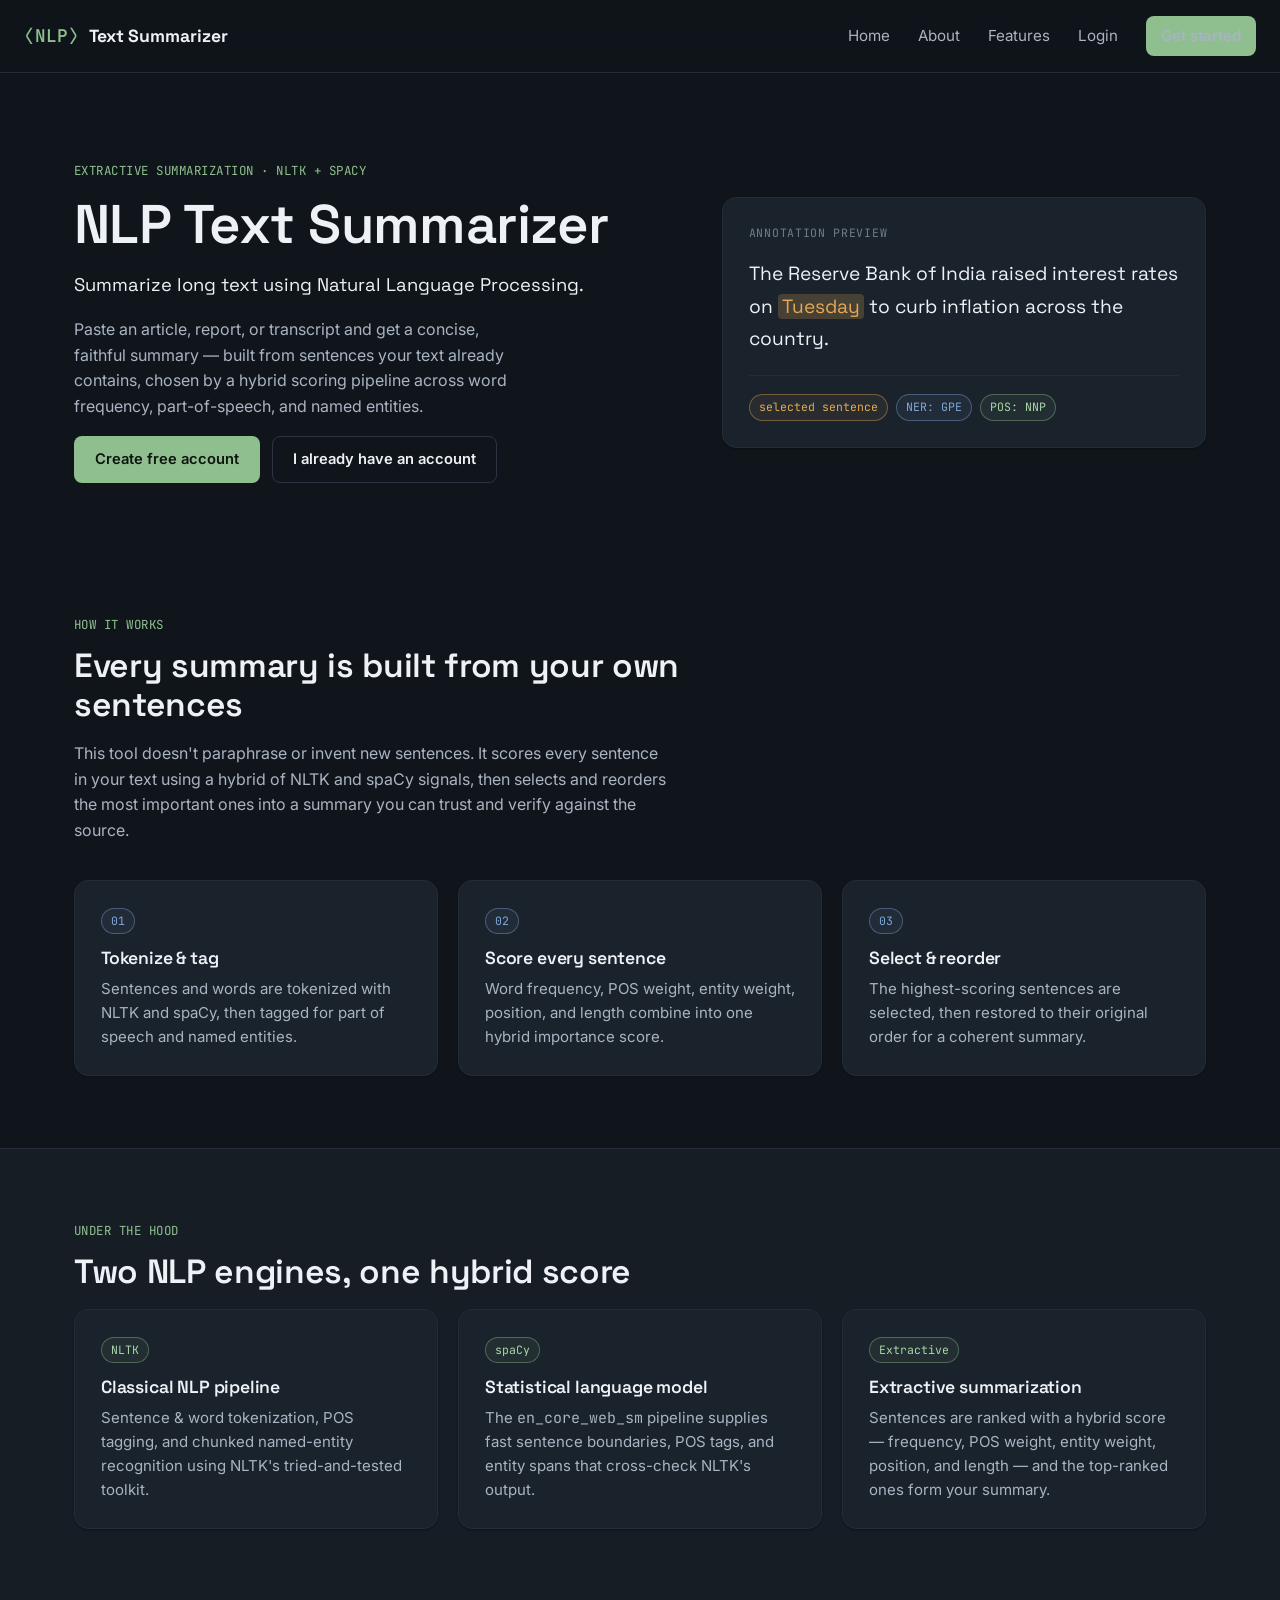
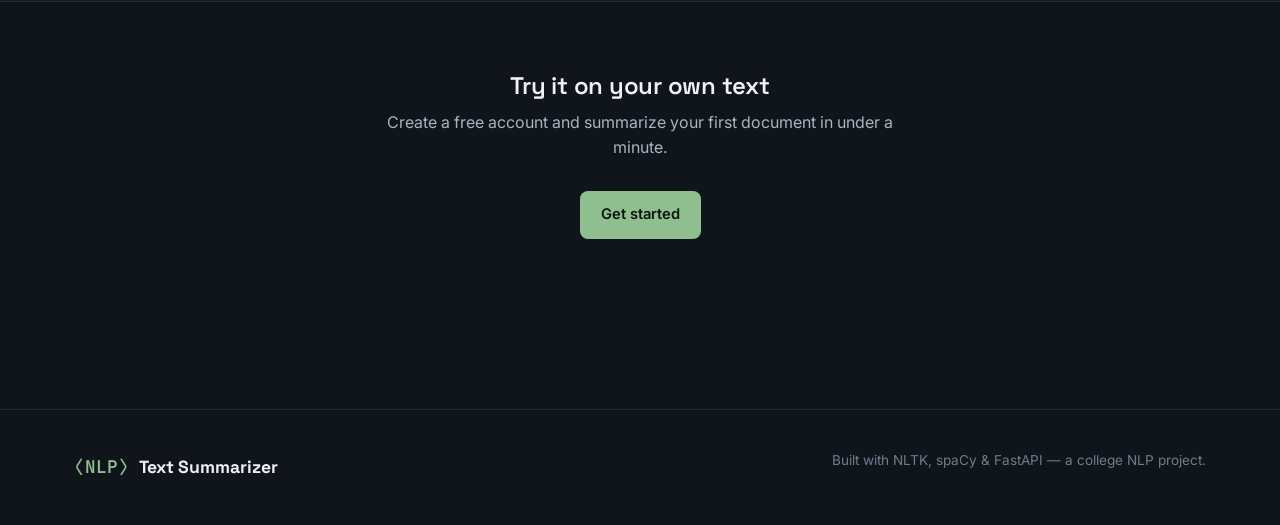
==== frontend/index.html @ 30553253 "Initial commit: NLP Text Summarizer full-stack app" ====
<!DOCTYPE html>
<html lang="en">
<head>
<meta charset="UTF-8">
<meta name="viewport" content="width=device-width, initial-scale=1.0">
<title>NLP Text Summarizer</title>
<link rel="preconnect" href="https://fonts.googleapis.com">
<link href="https://fonts.googleapis.com/css2?family=Space+Grotesk:wght@500;600;700&family=Inter:wght@400;500;600;700&family=JetBrains+Mono:wght@400;500&display=swap" rel="stylesheet">
<link rel="stylesheet" href="css/style.css">
</head>
<body>

<header class="navbar">
  <div class="navbar__inner">
    <a href="index.html" class="brand">
      <span class="brand__mark">⟨NLP⟩</span> Text Summarizer
    </a>
    <button class="nav-toggle" id="navToggle" aria-label="Toggle navigation" aria-expanded="false">☰</button>
    <nav>
      <ul class="nav-links" id="navLinks">
        <li><a href="index.html">Home</a></li>
        <li><a href="#about">About</a></li>
        <li><a href="#features">Features</a></li>
        <li><a href="login.html">Login</a></li>
        <li><a href="register.html" class="btn btn-primary btn-sm">Get started</a></li>
      </ul>
    </nav>
  </div>
</header>

<main>

  <!-- ============ HERO ============ -->
  <section class="hero">
    <div class="container hero__inner">
      <div class="hero__copy">
        <p class="eyebrow">Extractive summarization · NLTK + spaCy</p>
        <h1>NLP Text Summarizer</h1>
        <p class="hero__subtitle">Summarize long text using Natural Language Processing.</p>
        <p class="hero__desc">
          Paste an article, report, or transcript and get a concise, faithful summary —
          built from sentences your text already contains, chosen by a hybrid scoring
          pipeline across word frequency, part-of-speech, and named entities.
        </p>
        <div class="hero__cta">
          <a href="register.html" class="btn btn-primary">Create free account</a>
          <a href="login.html" class="btn btn-ghost">I already have an account</a>
        </div>
      </div>

      <div class="hero__demo card" aria-hidden="true">
        <p class="hero__demo-label mono">annotation preview</p>
        <p class="hero__sentence" id="annotatedSentence">
          <!-- populated by main.js -->
        </p>
        <div class="hero__demo-footer">
          <span class="chip chip--amber">selected sentence</span>
          <span class="chip chip--blue">NER: GPE</span>
          <span class="chip chip--accent">POS: NNP</span>
        </div>
      </div>
    </div>
  </section>

  <!-- ============ ABOUT ============ -->
  <section id="about" class="section">
    <div class="container">
      <p class="eyebrow">How it works</p>
      <h2>Every summary is built from your own sentences</h2>
      <p class="section__lead">
        This tool doesn't paraphrase or invent new sentences. It scores every sentence
        in your text using a hybrid of NLTK and spaCy signals, then selects and
        reorders the most important ones into a summary you can trust and verify
        against the source.
      </p>

      <div class="steps">
        <div class="step card">
          <span class="chip chip--blue">01</span>
          <h3>Tokenize &amp; tag</h3>
          <p>Sentences and words are tokenized with NLTK and spaCy, then tagged for part of speech and named entities.</p>
        </div>
        <div class="step card">
          <span class="chip chip--blue">02</span>
          <h3>Score every sentence</h3>
          <p>Word frequency, POS weight, entity weight, position, and length combine into one hybrid importance score.</p>
        </div>
        <div class="step card">
          <span class="chip chip--blue">03</span>
          <h3>Select &amp; reorder</h3>
          <p>The highest-scoring sentences are selected, then restored to their original order for a coherent summary.</p>
        </div>
      </div>
    </div>
  </section>

  <!-- ============ FEATURES ============ -->
  <section id="features" class="section section--alt">
    <div class="container">
      <p class="eyebrow">Under the hood</p>
      <h2>Two NLP engines, one hybrid score</h2>

      <div class="features-grid">
        <div class="feature card">
          <span class="chip chip--accent">NLTK</span>
          <h3>Classical NLP pipeline</h3>
          <p>Sentence &amp; word tokenization, POS tagging, and chunked named-entity recognition using NLTK's tried-and-tested toolkit.</p>
        </div>
        <div class="feature card">
          <span class="chip chip--accent">spaCy</span>
          <h3>Statistical language model</h3>
          <p>The <code>en_core_web_sm</code> pipeline supplies fast sentence boundaries, POS tags, and entity spans that cross-check NLTK's output.</p>
        </div>
        <div class="feature card">
          <span class="chip chip--accent">Extractive</span>
          <h3>Extractive summarization</h3>
          <p>Sentences are ranked with a hybrid score — frequency, POS weight, entity weight, position, and length — and the top-ranked ones form your summary.</p>
        </div>
      </div>
    </div>
  </section>

  <!-- ============ CTA ============ -->
  <section class="cta">
    <div class="container cta__inner">
      <h2>Try it on your own text</h2>
      <p>Create a free account and summarize your first document in under a minute.</p>
      <a href="register.html" class="btn btn-primary">Get started</a>
    </div>
  </section>

</main>

<footer class="footer">
  <div class="container footer__inner">
    <span class="brand"><span class="brand__mark">⟨NLP⟩</span> Text Summarizer</span>
    <p class="footer__note">Built with NLTK, spaCy &amp; FastAPI — a college NLP project.</p>
  </div>
</footer>

<script src="js/config.js"></script>
<script src="js/main.js"></script>
</body>
</html>
---- frontend/css/style.css ----
/* =========================================================
   NLP TEXT SUMMARIZER — SHARED BASE STYLES
   Design tokens + layout primitives used on every page.
========================================================= */

:root {
  /* ---- Color: "annotation lab" palette ---- */
  --bg: #10151b;
  --bg-raised: #161d25;
  --surface: #1a222b;
  --surface-2: #212b36;
  --border: #2b3542;
  --border-soft: #232c37;

  --text: #eef2f6;
  --text-dim: #a9b4c2;
  --text-faint: #6f7c8c;

  --accent: #8fbf8f;        /* moss/sage — "extraction" */
  --accent-strong: #a9d6a9;
  --accent-amber: #e3a857;  /* highlighter amber — "selected sentence" */
  --accent-blue: #7fa8d9;   /* tag-chip blue — POS/NER */
  --accent-rose: #d98a8a;   /* error / destructive */

  --font-display: 'Space Grotesk', 'Segoe UI', sans-serif;
  --font-body: 'Inter', 'Segoe UI', sans-serif;
  --font-mono: 'JetBrains Mono', 'Courier New', monospace;

  --radius-sm: 8px;
  --radius-md: 14px;
  --radius-lg: 22px;

  --shadow-1: 0 1px 2px rgba(0, 0, 0, 0.3);
  --shadow-2: 0 12px 32px rgba(0, 0, 0, 0.35);

  --container: 1180px;
}

* {
  box-sizing: border-box;
}

html {
  scroll-behavior: smooth;
}

body {
  margin: 0;
  background: var(--bg);
  color: var(--text);
  font-family: var(--font-body);
  font-size: 16px;
  line-height: 1.6;
  -webkit-font-smoothing: antialiased;
}

img {
  max-width: 100%;
  display: block;
}

a {
  color: inherit;
  text-decoration: none;
}

h1, h2, h3, h4 {
  font-family: var(--font-display);
  font-weight: 600;
  line-height: 1.15;
  margin: 0 0 0.5em;
  letter-spacing: -0.01em;
}

p {
  margin: 0 0 1em;
  color: var(--text-dim);
}

code, .mono {
  font-family: var(--font-mono);
}

.container {
  width: 100%;
  max-width: var(--container);
  margin: 0 auto;
  padding: 0 24px;
}

:focus-visible {
  outline: 2px solid var(--accent-blue);
  outline-offset: 2px;
}

@media (prefers-reduced-motion: reduce) {
  * {
    animation-duration: 0.001ms !important;
    animation-iteration-count: 1 !important;
    transition-duration: 0.001ms !important;
    scroll-behavior: auto !important;
  }
}

/* =========================================================
   NAVBAR
========================================================= */

.navbar {
  position: sticky;
  top: 0;
  z-index: 40;
  background: rgba(16, 21, 27, 0.85);
  backdrop-filter: blur(10px);
  border-bottom: 1px solid var(--border-soft);
}

.navbar__inner {
  display: flex;
  align-items: center;
  justify-content: space-between;
  padding: 16px 24px;
}

.brand {
  display: flex;
  align-items: center;
  gap: 10px;
  font-family: var(--font-display);
  font-weight: 700;
  font-size: 1.1rem;
  color: var(--text);
}

.brand__mark {
  font-family: var(--font-mono);
  color: var(--accent);
  font-weight: 600;
}

.nav-links {
  display: flex;
  align-items: center;
  gap: 28px;
  list-style: none;
  margin: 0;
  padding: 0;
}

.nav-links a {
  color: var(--text-dim);
  font-size: 0.95rem;
  transition: color 0.15s ease;
}

.nav-links a:hover {
  color: var(--text);
}

.nav-actions {
  display: flex;
  align-items: center;
  gap: 12px;
}

.nav-toggle {
  display: none;
  background: none;
  border: 1px solid var(--border);
  border-radius: var(--radius-sm);
  color: var(--text);
  width: 40px;
  height: 40px;
  cursor: pointer;
}

/* =========================================================
   BUTTONS
========================================================= */

.btn {
  display: inline-flex;
  align-items: center;
  justify-content: center;
  gap: 8px;
  border-radius: var(--radius-sm);
  padding: 11px 20px;
  font-family: var(--font-body);
  font-weight: 600;
  font-size: 0.92rem;
  border: 1px solid transparent;
  cursor: pointer;
  transition: transform 0.12s ease, background 0.15s ease, border-color 0.15s ease, opacity 0.15s ease;
  white-space: nowrap;
}

.btn:active {
  transform: translateY(1px);
}

.btn:disabled {
  opacity: 0.55;
  cursor: not-allowed;
  transform: none;
}

.btn-primary {
  background: var(--accent);
  color: #0e1510;
}

.btn-primary:hover:not(:disabled) {
  background: var(--accent-strong);
}

.btn-ghost {
  background: transparent;
  color: var(--text);
  border-color: var(--border);
}

.btn-ghost:hover:not(:disabled) {
  border-color: var(--accent-blue);
  color: var(--accent-blue);
}

.btn-outline {
  background: transparent;
  border-color: var(--accent);
  color: var(--accent);
}

.btn-outline:hover:not(:disabled) {
  background: rgba(143, 191, 143, 0.1);
}

.btn-danger {
  background: transparent;
  border-color: var(--accent-rose);
  color: var(--accent-rose);
}

.btn-danger:hover:not(:disabled) {
  background: rgba(217, 138, 138, 0.12);
}

.btn-block {
  width: 100%;
}

.btn-sm {
  padding: 7px 14px;
  font-size: 0.82rem;
}

/* =========================================================
   TAG CHIPS (POS / NER annotation motif)
========================================================= */

.chip {
  display: inline-flex;
  align-items: center;
  gap: 6px;
  font-family: var(--font-mono);
  font-size: 0.72rem;
  padding: 3px 9px;
  border-radius: 999px;
  border: 1px solid var(--border);
  color: var(--text-dim);
  background: var(--surface-2);
}

.chip--accent {
  border-color: rgba(143, 191, 143, 0.4);
  color: var(--accent-strong);
  background: rgba(143, 191, 143, 0.08);
}

.chip--blue {
  border-color: rgba(127, 168, 217, 0.4);
  color: var(--accent-blue);
  background: rgba(127, 168, 217, 0.08);
}

.chip--amber {
  border-color: rgba(227, 168, 87, 0.4);
  color: var(--accent-amber);
  background: rgba(227, 168, 87, 0.08);
}

/* =========================================================
   CARDS
========================================================= */

.card {
  background: var(--surface);
  border: 1px solid var(--border-soft);
  border-radius: var(--radius-md);
  box-shadow: var(--shadow-1);
}

/* =========================================================
   FOOTER
========================================================= */

.footer {
  border-top: 1px solid var(--border-soft);
  padding: 40px 0;
  margin-top: 80px;
}

.footer__inner {
  display: flex;
  flex-wrap: wrap;
  align-items: center;
  justify-content: space-between;
  gap: 16px;
}

.footer__note {
  color: var(--text-faint);
  font-size: 0.85rem;
}

/* =========================================================
   ALERTS
========================================================= */

.alert {
  border-radius: var(--radius-sm);
  padding: 12px 16px;
  font-size: 0.9rem;
  border: 1px solid transparent;
  margin-bottom: 18px;
  display: none;
}

.alert--error {
  background: rgba(217, 138, 138, 0.1);
  border-color: rgba(217, 138, 138, 0.35);
  color: #f0b4b4;
}

.alert--success {
  background: rgba(143, 191, 143, 0.1);
  border-color: rgba(143, 191, 143, 0.35);
  color: var(--accent-strong);
}

.alert.is-visible {
  display: block;
}

/* =========================================================
   RESPONSIVE NAV
========================================================= */

@media (max-width: 820px) {
  .nav-toggle {
    display: inline-flex;
    align-items: center;
    justify-content: center;
  }

  .nav-links {
    position: absolute;
    top: 100%;
    left: 0;
    right: 0;
    flex-direction: column;
    align-items: flex-start;
    background: var(--bg-raised);
    border-bottom: 1px solid var(--border-soft);
    padding: 16px 24px;
    gap: 16px;
    display: none;
  }

  .nav-links.is-open {
    display: flex;
  }
}

/* =========================================================
   HOME PAGE — HERO
========================================================= */

.eyebrow {
  font-family: var(--font-mono);
  font-size: 0.78rem;
  letter-spacing: 0.04em;
  color: var(--accent);
  text-transform: uppercase;
  margin: 0 0 12px;
}

.hero {
  padding: 88px 0 60px;
}

.hero__inner {
  display: grid;
  grid-template-columns: 1.1fr 0.9fr;
  gap: 56px;
  align-items: center;
}

.hero h1 {
  font-size: clamp(2.4rem, 5vw, 3.4rem);
  margin-bottom: 14px;
}

.hero__subtitle {
  font-family: var(--font-display);
  font-size: 1.15rem;
  color: var(--text);
  margin-bottom: 18px;
}

.hero__desc {
  max-width: 46ch;
}

.hero__cta {
  display: flex;
  gap: 12px;
  flex-wrap: wrap;
  margin-top: 8px;
}

.hero__demo {
  padding: 26px;
}

.hero__demo-label {
  font-size: 0.72rem;
  color: var(--text-faint);
  text-transform: uppercase;
  letter-spacing: 0.06em;
  margin-bottom: 16px;
}

.hero__sentence {
  font-family: var(--font-display);
  font-size: 1.2rem;
  color: var(--text);
  line-height: 1.7;
  min-height: 4.5em;
}

.hero__sentence mark {
  background: rgba(227, 168, 87, 0.22);
  color: var(--accent-amber);
  border-radius: 4px;
  padding: 0 4px;
}

.hero__demo-footer {
  display: flex;
  gap: 8px;
  flex-wrap: wrap;
  margin-top: 18px;
  padding-top: 18px;
  border-top: 1px solid var(--border-soft);
}

/* =========================================================
   SECTIONS
========================================================= */

.section {
  padding: 72px 0;
}

.section--alt {
  background: var(--bg-raised);
  border-top: 1px solid var(--border-soft);
  border-bottom: 1px solid var(--border-soft);
}

.section h2 {
  font-size: clamp(1.6rem, 3vw, 2.1rem);
  max-width: 34ch;
}

.section__lead {
  max-width: 60ch;
  margin-bottom: 36px;
}

.steps, .features-grid {
  display: grid;
  grid-template-columns: repeat(3, 1fr);
  gap: 20px;
  margin-top: 12px;
}

.step, .feature {
  padding: 26px;
}

.step h3, .feature h3 {
  margin-top: 14px;
  font-size: 1.1rem;
}

.step p, .feature p {
  margin-bottom: 0;
  font-size: 0.94rem;
}

.cta {
  padding: 70px 0 90px;
}

.cta__inner {
  text-align: center;
  max-width: 560px;
}

.cta h2 {
  margin-bottom: 10px;
}

.cta .btn {
  margin-top: 14px;
}

@media (max-width: 900px) {
  .hero__inner {
    grid-template-columns: 1fr;
  }

  .steps, .features-grid {
    grid-template-columns: 1fr;
  }
}

/* =========================================================
   AUTH PAGES — shared shell (login.html / register.html)
   Page-specific accents live in login.css / register.css.
========================================================= */

.auth-page {
  min-height: calc(100vh - 200px);
  display: flex;
  align-items: center;
  padding: 60px 0;
}

.auth-page__inner {
  display: flex;
  justify-content: center;
}

.auth-card {
  width: 100%;
  max-width: 440px;
  padding: 40px 36px;
}

.auth-card h1 {
  font-size: 1.7rem;
  margin-bottom: 6px;
}

.auth-card__desc {
  font-size: 0.92rem;
  margin-bottom: 26px;
}

.form-field {
  margin-bottom: 18px;
  display: flex;
  flex-direction: column;
}

.form-field label {
  font-size: 0.85rem;
  font-weight: 600;
  margin-bottom: 6px;
  color: var(--text);
}

.form-field input {
  background: var(--surface-2);
  border: 1px solid var(--border);
  border-radius: var(--radius-sm);
  padding: 11px 13px;
  color: var(--text);
  font-family: var(--font-body);
  font-size: 0.95rem;
  transition: border-color 0.15s ease;
}

.form-field input:focus {
  outline: none;
  border-color: var(--accent);
}

.form-field input.is-invalid {
  border-color: var(--accent-rose);
}

.field-hint {
  font-size: 0.78rem;
  color: var(--text-faint);
  margin-top: 4px;
}

.field-error {
  font-size: 0.8rem;
  color: var(--accent-rose);
  margin-top: 4px;
  min-height: 1em;
  display: block;
}

.auth-card__switch {
  margin: 22px 0 0;
  font-size: 0.9rem;
  text-align: center;
}

.auth-card__switch a {
  color: var(--accent);
  font-weight: 600;
}
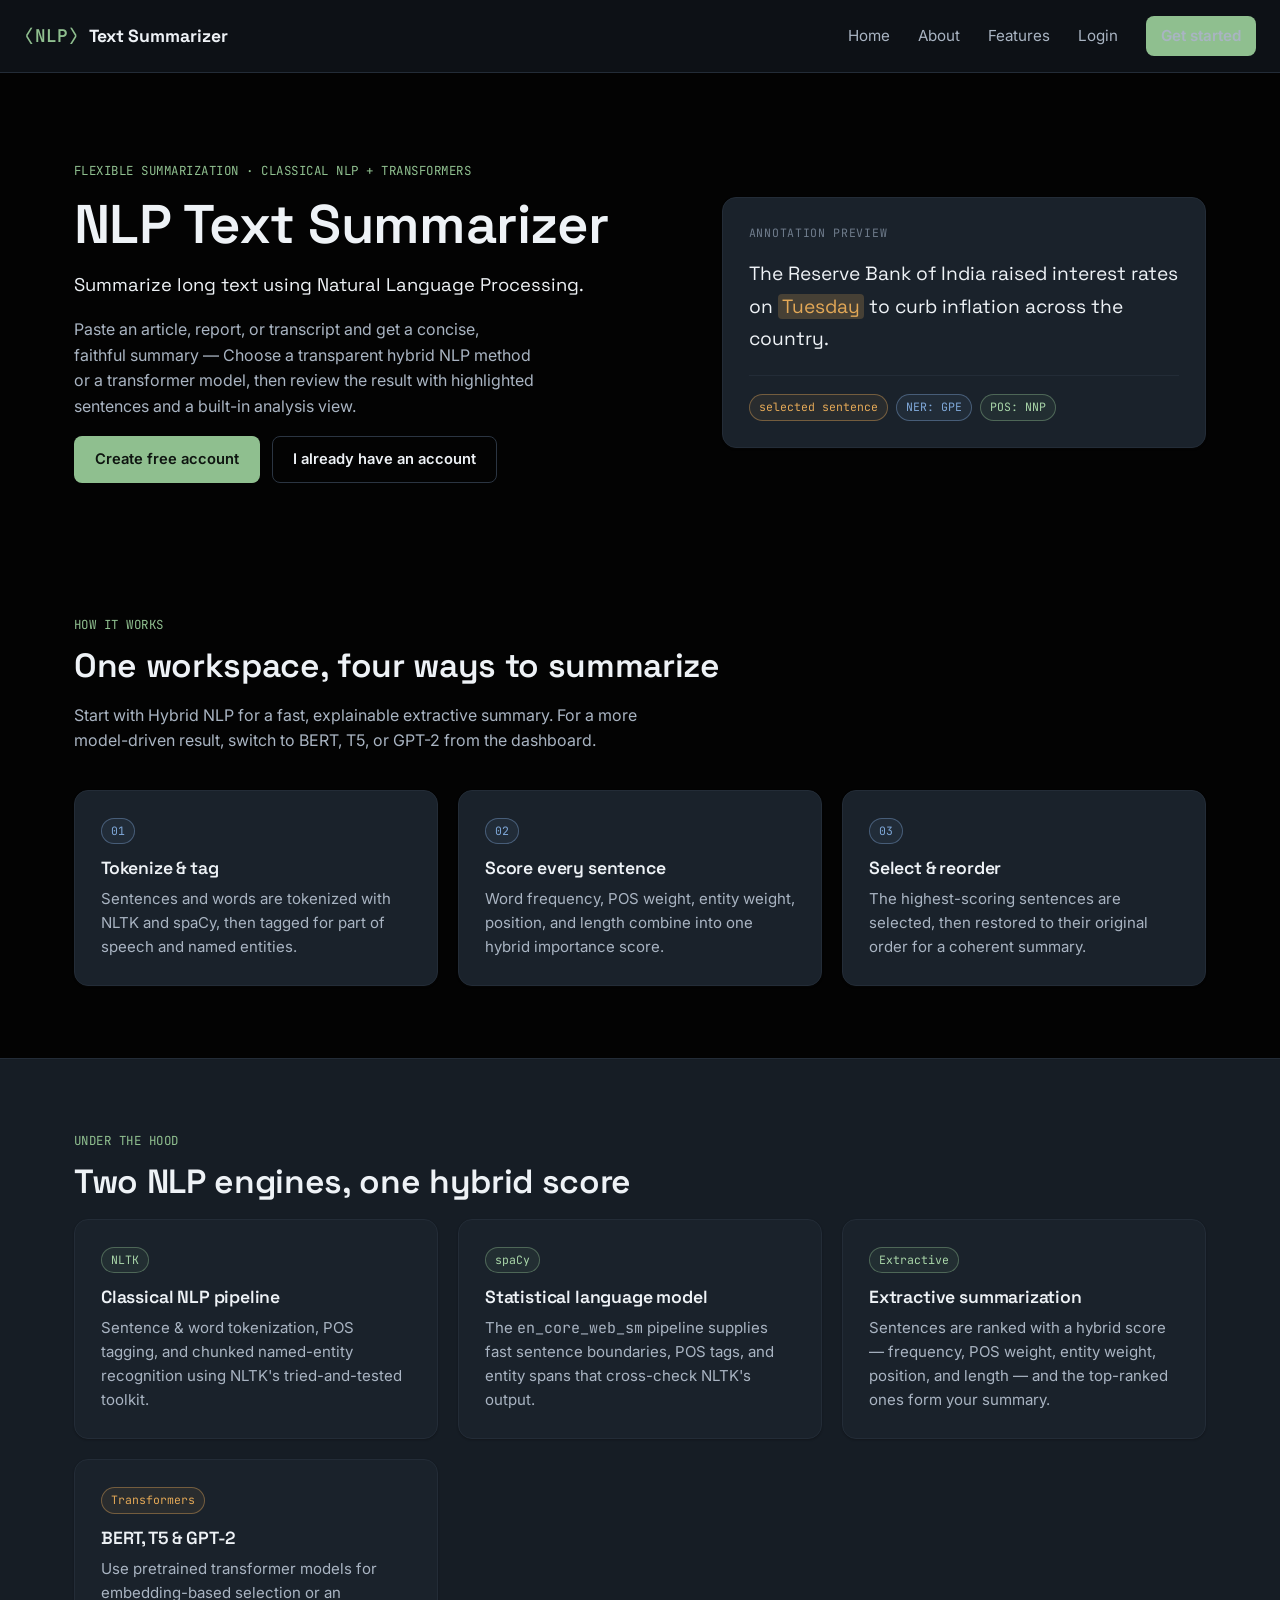
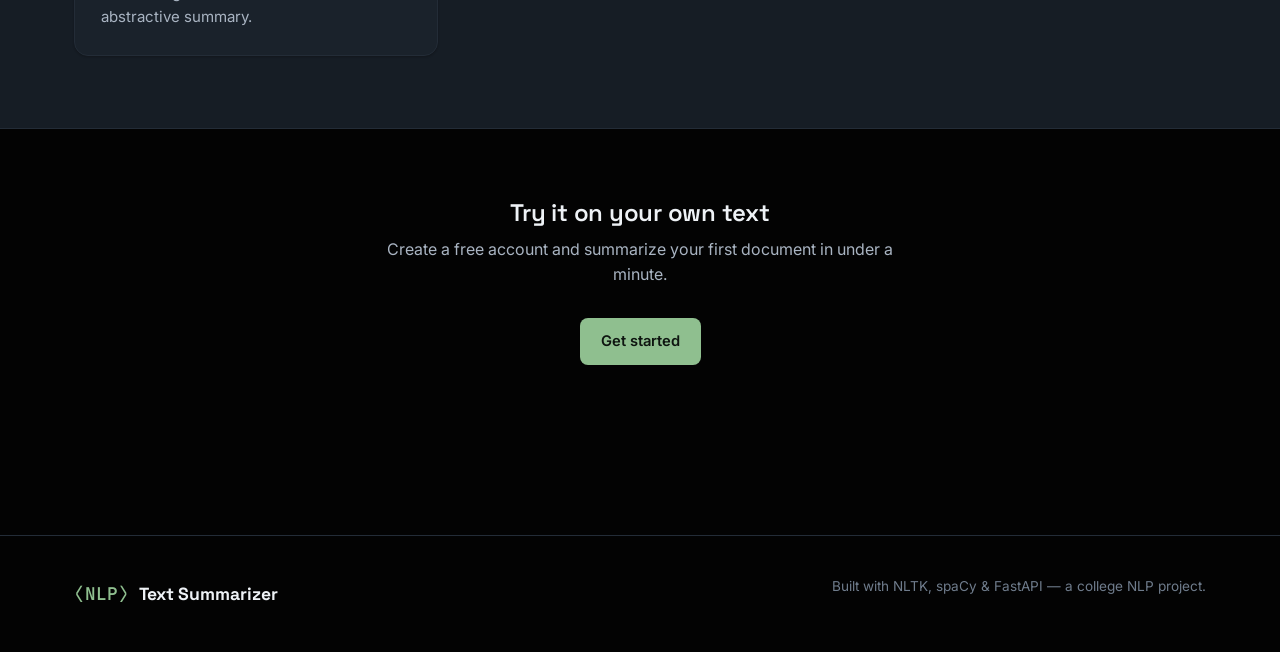
==== commit 3f78e589: "Update NLP text summarizer backend and fronend" ====
--- a/frontend/index.html
+++ b/frontend/index.html
@@ -29,18 +29,17 @@
 </header>
 
 <main>
-
   <!-- ============ HERO ============ -->
   <section class="hero">
     <div class="container hero__inner">
       <div class="hero__copy">
-        <p class="eyebrow">Extractive summarization · NLTK + spaCy</p>
+        <p class="eyebrow">Flexible summarization · classical NLP + transformers</p>
         <h1>NLP Text Summarizer</h1>
         <p class="hero__subtitle">Summarize long text using Natural Language Processing.</p>
         <p class="hero__desc">
           Paste an article, report, or transcript and get a concise, faithful summary —
-          built from sentences your text already contains, chosen by a hybrid scoring
-          pipeline across word frequency, part-of-speech, and named entities.
+          Choose a transparent hybrid NLP method or a transformer model, then review
+          the result with highlighted sentences and a built-in analysis view.
         </p>
         <div class="hero__cta">
           <a href="register.html" class="btn btn-primary">Create free account</a>
@@ -66,12 +65,10 @@
   <section id="about" class="section">
     <div class="container">
       <p class="eyebrow">How it works</p>
-      <h2>Every summary is built from your own sentences</h2>
+      <h2>One workspace, four ways to summarize</h2>
       <p class="section__lead">
-        This tool doesn't paraphrase or invent new sentences. It scores every sentence
-        in your text using a hybrid of NLTK and spaCy signals, then selects and
-        reorders the most important ones into a summary you can trust and verify
-        against the source.
+        Start with Hybrid NLP for a fast, explainable extractive summary. For a more
+        model-driven result, switch to BERT, T5, or GPT-2 from the dashboard.
       </p>
 
       <div class="steps">
@@ -116,6 +113,11 @@
           <h3>Extractive summarization</h3>
           <p>Sentences are ranked with a hybrid score — frequency, POS weight, entity weight, position, and length — and the top-ranked ones form your summary.</p>
         </div>
+        <div class="feature card">
+          <span class="chip chip--amber">Transformers</span>
+          <h3>BERT, T5 &amp; GPT-2</h3>
+          <p>Use pretrained transformer models for embedding-based selection or an abstractive summary.</p>
+        </div>
       </div>
     </div>
   </section>
@@ -130,15 +132,17 @@
   </section>
 
 </main>
-
-<footer class="footer">
-  <div class="container footer__inner">
-    <span class="brand"><span class="brand__mark">⟨NLP⟩</span> Text Summarizer</span>
-    <p class="footer__note">Built with NLTK, spaCy &amp; FastAPI — a college NLP project.</p>
-  </div>
-</footer>
+ <footer class="footer">
+   <div class="container footer__inner">
+     <span class="brand"><span class="brand__mark">⟨NLP⟩</span> Text Summarizer</span>
+     <p class="footer__note">Built with NLTK, spaCy &amp; FastAPI — a college NLP project.</p>
+   </div>
+ </footer>
 
 <script src="js/config.js"></script>
 <script src="js/main.js"></script>
+
+
+
 </body>
 </html>
--- a/frontend/css/style.css
+++ b/frontend/css/style.css
@@ -5,7 +5,7 @@
 
 :root {
   /* ---- Color: "annotation lab" palette ---- */
-  --bg: #10151b;
+  --bg: #030303;
   --bg-raised: #161d25;
   --surface: #1a222b;
   --surface-2: #212b36;
@@ -30,7 +30,7 @@
   --radius-md: 14px;
   --radius-lg: 22px;
 
-  --shadow-1: 0 1px 2px rgba(0, 0, 0, 0.3);
+  --shadow-1: 0 1px 2px rgba(9, 9, 9, 0.3);
   --shadow-2: 0 12px 32px rgba(0, 0, 0, 0.35);
 
   --container: 1180px;
@@ -625,4 +625,4 @@
 .auth-card__switch a {
   color: var(--accent);
   font-weight: 600;
-}
+}
